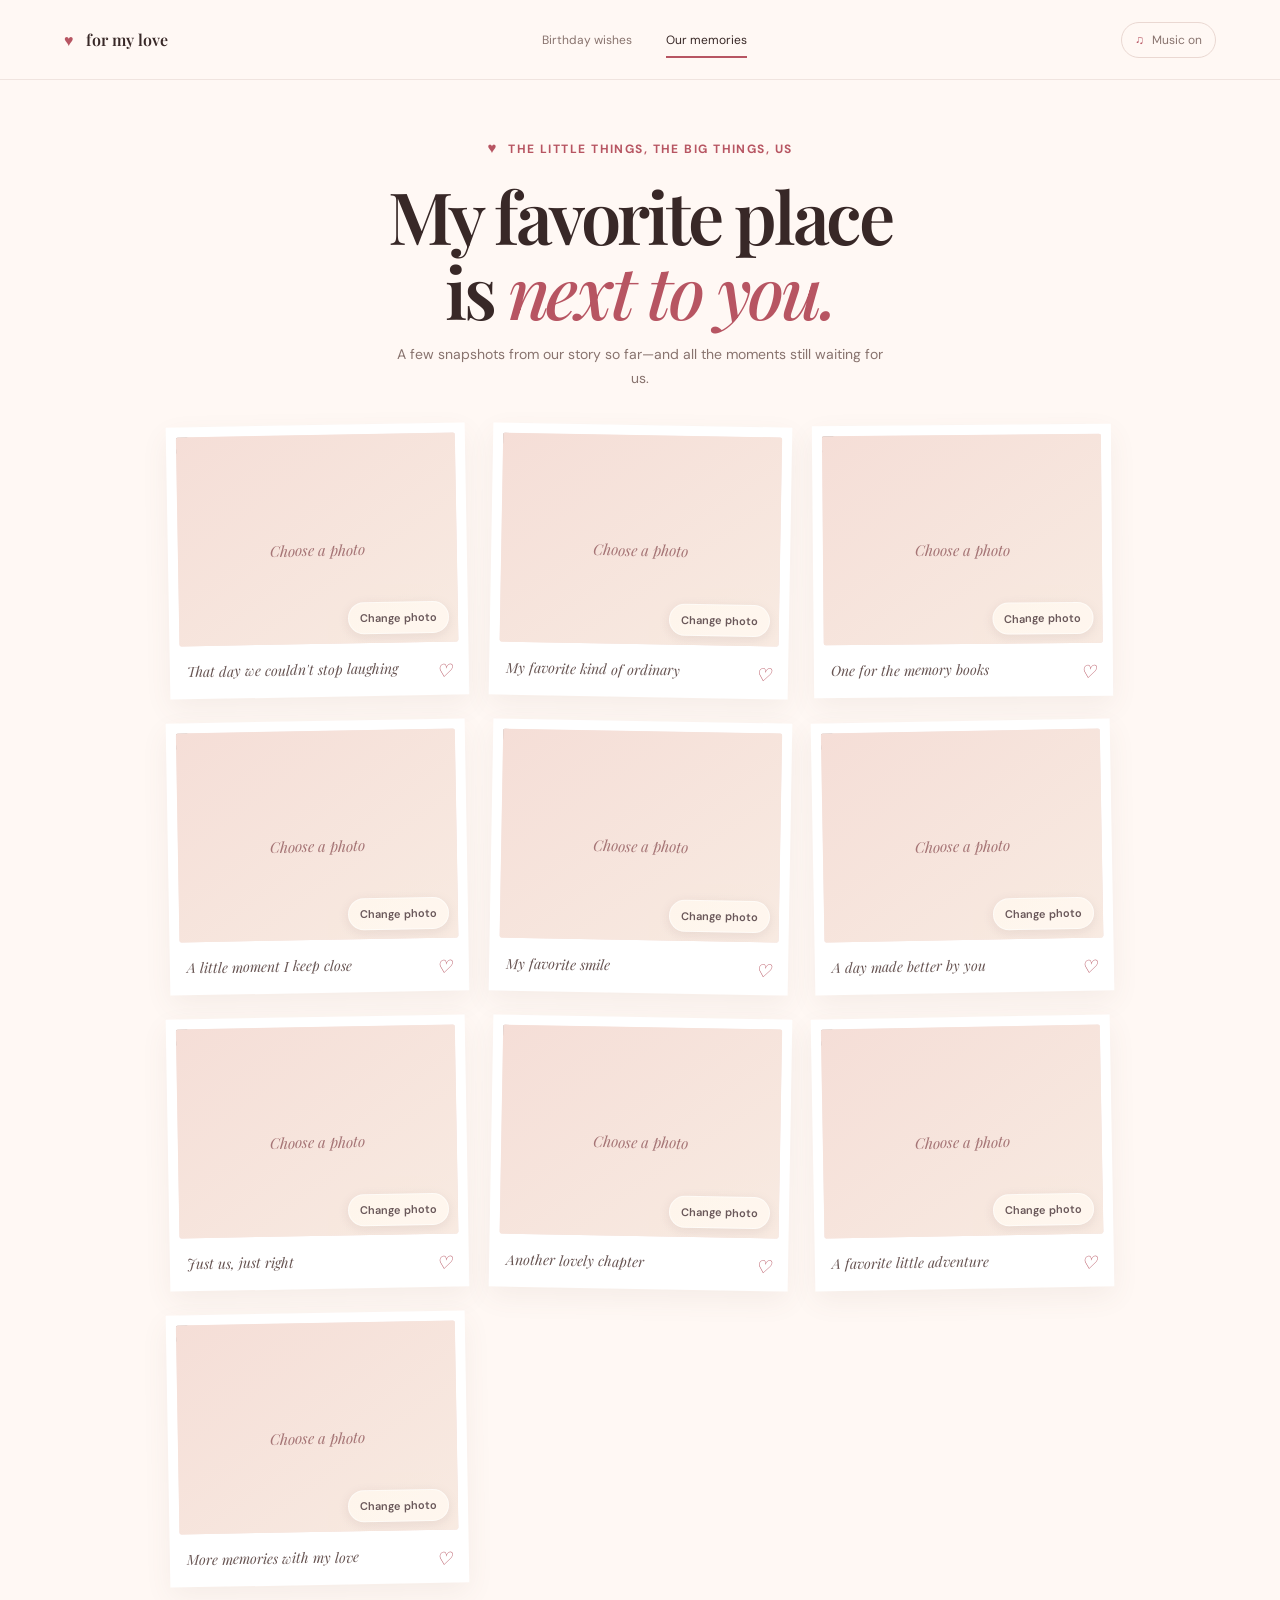
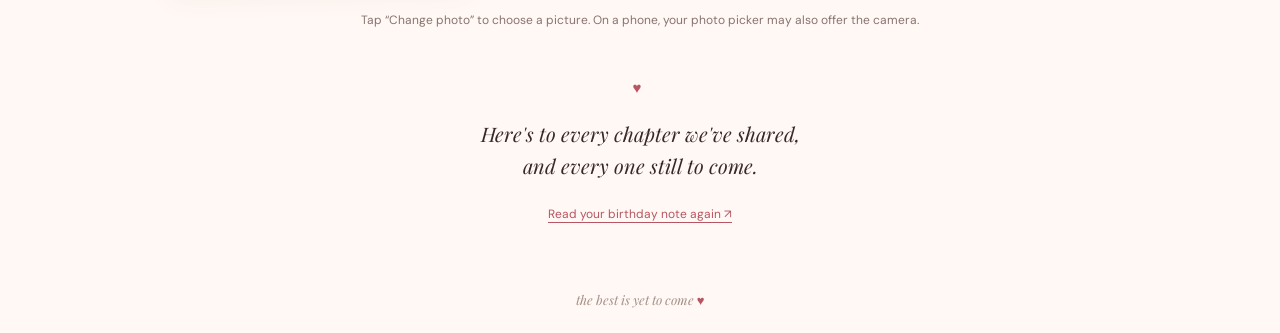
==== memories.html @ e4c965cc "Add files via upload" ====
<!doctype html>
<html lang="en"><head><meta charset="utf-8"><meta name="viewport" content="width=device-width, initial-scale=1"><meta name="theme-color" content="#fff6f2"><title>Our little collection</title><link rel="preconnect" href="https://fonts.googleapis.com"><link rel="preconnect" href="https://fonts.gstatic.com" crossorigin><link href="https://fonts.googleapis.com/css2?family=DM+Sans:wght@400;500;600;700&family=Playfair+Display:wght@500;600;700&display=swap" rel="stylesheet"><link rel="stylesheet" href="styles.css"></head>
<body class="memories-page"><header class="site-header"><a class="brand" href="index.html"><span>♥</span> for my love</a><nav><a href="wishes.html">Birthday wishes</a><a class="active" href="memories.html">Our memories</a></nav><button class="sound-toggle" type="button" aria-label="Pause music">♫ <span>Music on</span></button></header>
<main class="memories-main"><p class="eyebrow"><span class="tiny-heart">♥</span> The little things, the big things, us</p><h1>My favorite place<br>is <em>next to you.</em></h1><p class="memories-intro">A few snapshots from our story so far—and all the moments still waiting for us.</p>
<section class="memory-grid" aria-label="Our memories">
<figure class="memory-card"><div class="memory-photo"><img src="assets/870849232_4424934104437375_8012434008563679901_n.jpg" alt="That day we couldn't stop laughing" onerror="this.hidden=true;this.parentElement.classList.add('photo-placeholder')"><span class="placeholder-label">Choose a photo</span><label class="photo-picker" for="memory-upload-1">Change photo</label><input class="photo-upload" id="memory-upload-1" type="file" accept="image/*" aria-label="Choose photo for memory 1"></div><figcaption>That day we couldn't stop laughing <span>♡</span></figcaption></figure>
<figure class="memory-card"><div class="memory-photo"><img src="assets/871213203_1628130585751791_5234646991604848647_n.jpg" alt="My favorite kind of ordinary" onerror="this.hidden=true;this.parentElement.classList.add('photo-placeholder')"><span class="placeholder-label">Choose a photo</span><label class="photo-picker" for="memory-upload-2">Change photo</label><input class="photo-upload" id="memory-upload-2" type="file" accept="image/*" aria-label="Choose photo for memory 2"></div><figcaption>My favorite kind of ordinary <span>♡</span></figcaption></figure>
<figure class="memory-card"><div class="memory-photo"><img src="assets/872981657_1159589616491837_7482537988709716905_n.jpg" alt="One for the memory books" onerror="this.hidden=true;this.parentElement.classList.add('photo-placeholder')"><span class="placeholder-label">Choose a photo</span><label class="photo-picker" for="memory-upload-3">Change photo</label><input class="photo-upload" id="memory-upload-3" type="file" accept="image/*" aria-label="Choose photo for memory 3"></div><figcaption>One for the memory books <span>♡</span></figcaption></figure>
<figure class="memory-card"><div class="memory-photo"><img src="assets/877166082_1719981566254470_3292629842993121015_n.jpg" alt="A little moment I keep close" onerror="this.hidden=true;this.parentElement.classList.add('photo-placeholder')"><span class="placeholder-label">Choose a photo</span><label class="photo-picker" for="memory-upload-4">Change photo</label><input class="photo-upload" id="memory-upload-4" type="file" accept="image/*" aria-label="Choose photo for memory 4"></div><figcaption>A little moment I keep close <span>♡</span></figcaption></figure>
<figure class="memory-card"><div class="memory-photo"><img src="assets/879504671_1160362363394639_8167816998390541177_n.jpg" alt="My favorite smile" onerror="this.hidden=true;this.parentElement.classList.add('photo-placeholder')"><span class="placeholder-label">Choose a photo</span><label class="photo-picker" for="memory-upload-5">Change photo</label><input class="photo-upload" id="memory-upload-5" type="file" accept="image/*" aria-label="Choose photo for memory 5"></div><figcaption>My favorite smile <span>♡</span></figcaption></figure>
<figure class="memory-card"><div class="memory-photo"><img src="assets/879549817_1442980351289519_8692224564555999869_n.jpg" alt="A day made better by you" onerror="this.hidden=true;this.parentElement.classList.add('photo-placeholder')"><span class="placeholder-label">Choose a photo</span><label class="photo-picker" for="memory-upload-6">Change photo</label><input class="photo-upload" id="memory-upload-6" type="file" accept="image/*" aria-label="Choose photo for memory 6"></div><figcaption>A day made better by you <span>♡</span></figcaption></figure>
<figure class="memory-card"><div class="memory-photo"><img src="assets/879549818_1626611105679176_1318620420967099552_n.jpg" alt="Just us, just right" onerror="this.hidden=true;this.parentElement.classList.add('photo-placeholder')"><span class="placeholder-label">Choose a photo</span><label class="photo-picker" for="memory-upload-7">Change photo</label><input class="photo-upload" id="memory-upload-7" type="file" accept="image/*" aria-label="Choose photo for memory 7"></div><figcaption>Just us, just right <span>♡</span></figcaption></figure>
<figure class="memory-card"><div class="memory-photo"><img src="assets/880998171_28962889010019133_280661378224113058_n.jpg" alt="Another lovely chapter" onerror="this.hidden=true;this.parentElement.classList.add('photo-placeholder')"><span class="placeholder-label">Choose a photo</span><label class="photo-picker" for="memory-upload-8">Change photo</label><input class="photo-upload" id="memory-upload-8" type="file" accept="image/*" aria-label="Choose photo for memory 8"></div><figcaption>Another lovely chapter <span>♡</span></figcaption></figure>
<figure class="memory-card"><div class="memory-photo"><img src="assets/881859422_1178193394631551_1440426440107777888_n.jpg" alt="A favorite little adventure" onerror="this.hidden=true;this.parentElement.classList.add('photo-placeholder')"><span class="placeholder-label">Choose a photo</span><label class="photo-picker" for="memory-upload-9">Change photo</label><input class="photo-upload" id="memory-upload-9" type="file" accept="image/*" aria-label="Choose photo for memory 9"></div><figcaption>A favorite little adventure <span>♡</span></figcaption></figure>
<figure class="memory-card"><div class="memory-photo"><img src="assets/882063536_1054331070991709_6401967767478778040_n.jpg" alt="More memories with my love" onerror="this.hidden=true;this.parentElement.classList.add('photo-placeholder')"><span class="placeholder-label">Choose a photo</span><label class="photo-picker" for="memory-upload-10">Change photo</label><input class="photo-upload" id="memory-upload-10" type="file" accept="image/*" aria-label="Choose photo for memory 10"></div><figcaption>More memories with my love <span>♡</span></figcaption></figure>
</section><p class="photo-help">Tap “Change photo” to choose a picture. On a phone, your photo picker may also offer the camera.</p><div class="closing-note"><span class="tiny-heart">♥</span><p>Here's to every chapter we've shared,<br>and every one still to come.</p><a href="wishes.html">Read your birthday note again ↗</a></div></main><footer class="page-footer">the best is yet to come <span>♥</span></footer><script src="script.js"></script></body></html>
---- styles.css ----
:root{--cream:#fff8f4;--ink:#382827;--rose:#b75562;--muted:#88736e;--blush:#f6ded8;--serif:'Playfair Display',Georgia,serif;--sans:'DM Sans',Arial,sans-serif}*{box-sizing:border-box}body{margin:0;background:var(--cream);color:var(--ink);font-family:var(--sans)}a{color:inherit;text-decoration:none}.welcome-page{min-height:100vh;background:radial-gradient(ellipse at 80% 48%,#f9e7df 0,transparent 35%),var(--cream)}.welcome-layout{max-width:1120px;min-height:100vh;margin:auto;padding:70px 48px;display:grid;grid-template-columns:1fr 1fr;align-items:center;gap:60px}.eyebrow{font-size:12px;letter-spacing:.12em;text-transform:uppercase;color:var(--rose);font-weight:700}.tiny-heart{font-size:15px;margin-right:6px}.welcome-copy h1,.letter-main h1,.memories-main h1{font:600 clamp(54px,7vw,86px)/1.04 var(--serif);letter-spacing:-.045em;margin:26px 0}.welcome-copy h1 em,.letter-main h1 em,.memories-main h1 em{color:var(--rose);font-weight:500}.intro{max-width:430px;color:var(--muted);font-size:16px;line-height:1.8}.welcome-form{margin-top:46px;max-width:510px}.welcome-form label{display:block;font-size:13px;font-weight:700;margin-bottom:10px}.input-row{display:flex;gap:10px}.input-row input{min-width:0;flex:1;padding:15px 16px;border:1px solid #ead8d2;border-radius:6px;background:#fffdfa;font:14px var(--sans);outline:none}.input-row input:focus{border-color:var(--rose);box-shadow:0 0 0 3px #b7556218}.button{display:inline-flex;align-items:center;justify-content:center;gap:20px;border:0;border-radius:5px;padding:15px 19px;font:600 13px var(--sans);cursor:pointer;transition:transform .2s,background .2s}.button:hover{transform:translateY(-2px)}.button-dark{background:var(--ink);color:white}.button-dark:hover{background:var(--rose)}.form-note{font-size:11px;color:#a58e87;margin-top:13px}.signature{margin-top:72px;font:italic 17px var(--serif);color:var(--muted)}.signature span{color:var(--rose)}.welcome-art{position:relative;min-height:470px;display:grid;place-items:center}.sun-disc{position:absolute;width:360px;height:360px;border-radius:50%;background:#f8e5dc;right:4%;top:5%}.art-card{position:relative;width:min(340px,90%);height:390px;background:#fffaf6;border:1px solid #f0dfd8;box-shadow:0 25px 60px #76544b18;transform:rotate(3deg);overflow:hidden}.art-card:before{content:'';position:absolute;inset:15px;border:1px solid #efded6}.art-card p{position:absolute;bottom:30px;width:100%;text-align:center;font:italic 16px var(--serif);color:var(--muted)}.flower{position:absolute;width:76px;height:76px;z-index:2}.flower-one{top:70px;left:48px}.flower-two{top:48px;left:137px;transform:scale(1.2)}.flower-three{top:98px;right:45px;transform:scale(.9)}.flower i{position:absolute;left:29px;top:1px;width:19px;height:34px;border-radius:50%;background:#dc8991;transform-origin:9px 37px}.flower i:nth-child(2){transform:rotate(60deg)}.flower i:nth-child(3){transform:rotate(120deg)}.flower i:nth-child(4){transform:rotate(180deg)}.flower i:nth-child(5){transform:rotate(240deg)}.flower i:nth-child(6){transform:rotate(300deg)}.flower b{position:absolute;width:18px;height:18px;left:30px;top:29px;background:#e9b96e;border-radius:50%}.flower-two i{background:#e8b66a}.flower-three i{background:#bd7186}.stems{position:absolute;top:145px;left:90px;width:160px;height:125px;border-bottom:3px solid #759279;clip-path:polygon(48% 0,51% 0,55% 100%,52% 100%,30% 0,34% 0,53% 100%,72% 2%,76% 2%,55% 100%,54% 100%);background:#78917a}.vase{position:absolute;top:255px;left:118px;width:110px;height:97px;background:#ddaaa0;clip-path:polygon(10% 0,90% 0,79% 100%,21% 100%);border-radius:0 0 18px 18px}.vase:before{content:'';position:absolute;top:0;left:0;width:100%;height:10px;background:#c98f89}.floating-heart{position:absolute;color:var(--rose);font-size:24px;animation:float 4s ease-in-out infinite}.heart-a{right:8%;top:18%}.heart-b{left:2%;bottom:20%;font-size:17px;animation-delay:1s}.art-caption{position:absolute;right:0;bottom:4%;font:italic 14px var(--serif);color:var(--muted)}@keyframes float{50%{transform:translateY(-12px) rotate(8deg)}}
.site-header{height:80px;padding:0 max(5vw,24px);border-bottom:1px solid #f0e4df;display:flex;align-items:center;justify-content:space-between}.brand{font:600 16px var(--serif)}.brand span{color:var(--rose);margin-right:8px}.site-header nav{display:flex;gap:34px}.site-header nav a{font-size:12px;color:var(--muted);padding:30px 0;position:relative}.site-header nav a.active{color:var(--ink)}.site-header nav a.active:after{content:'';position:absolute;bottom:20px;left:0;right:0;height:2px;background:var(--rose)}.sound-toggle{border:1px solid #ead8d2;background:transparent;border-radius:20px;padding:9px 13px;font:12px var(--sans);color:var(--rose);cursor:pointer}.sound-toggle span{color:var(--muted);margin-left:5px}.letter-page{min-height:100vh;overflow-x:hidden;background:radial-gradient(ellipse at 50% 50%,#fbece6 0,transparent 52%),var(--cream)}.letter-main{text-align:center;position:relative;padding:62px 20px 55px;max-width:750px;margin:auto}.letter-main .eyebrow{margin:0}.greeting{font:italic 17px var(--serif);color:var(--muted);margin:30px 0 -12px}.letter-main h1{font-size:clamp(54px,8vw,82px);margin:20px 0 30px}.letter-card{position:relative;text-align:left;background:#fffdfa;border:1px solid #f0e1da;box-shadow:0 16px 50px #7e51421a;border-radius:3px;padding:42px 52px 36px;margin:0 auto;max-width:570px}.letter-card:before{content:'';position:absolute;inset:10px;border:1px solid #f4e9e3;pointer-events:none}.quote-mark{position:absolute;top:13px;left:24px;color:#d88b8c;font:56px var(--serif)}.letter-card p{position:relative;font:16px/1.85 var(--serif);color:#665552}.letter-card .love-signoff{text-align:right;font-style:italic;color:var(--rose);margin:25px 0 0}.next-button{margin-top:30px}.page-footer{text-align:center;padding:0 20px 24px;color:#a58e87;font:italic 13px var(--serif)}.page-footer span{color:var(--rose)}.hearts-layer{position:fixed;inset:0;pointer-events:none;overflow:hidden;z-index:0}.heart-particle{position:absolute;bottom:-30px;color:#d7838d;opacity:0;animation:rise 7s linear forwards}@keyframes rise{10%{opacity:.65}100%{transform:translateY(-110vh) rotate(30deg);opacity:0}}.letter-main,.site-header,.page-footer{z-index:1;position:relative}.memories-page{min-height:100vh;background:var(--cream)}.memories-main{max-width:1000px;margin:auto;padding:58px 28px 48px;text-align:center}.memories-main .eyebrow{margin:0}.memories-main h1{font-size:clamp(48px,6.4vw,72px);margin:20px 0}.memories-intro{color:var(--muted);font-size:14px;line-height:1.7;margin:-5px auto 35px;max-width:500px}.memory-grid{display:grid;grid-template-columns:repeat(3,1fr);gap:22px;text-align:left}.memory-card{margin:0;background:white;padding:10px 10px 0;box-shadow:0 10px 28px #74514a12;transform:rotate(-1deg);transition:transform .25s}.memory-card:nth-child(2){transform:rotate(1.5deg);margin-top:18px}.memory-card:nth-child(3){transform:rotate(-.5deg)}.memory-card:hover{transform:translateY(-6px) rotate(0)}.memory-card img{display:block;width:100%;height:230px;object-fit:cover;background:#eed8d1}.memory-card figcaption{padding:15px 7px 17px;font:italic 14px var(--serif);color:#675452}.memory-card figcaption span{float:right;color:var(--rose);font-size:18px}.placeholder-label{display:none}.photo-placeholder img[hidden]+.placeholder-label{display:flex;align-items:center;justify-content:center;height:230px;background:linear-gradient(145deg,#f5ded7,#f8ebe2);font:italic 15px var(--serif);color:#a57475}.closing-note{margin:46px auto 20px;color:var(--muted)}.closing-note p{font:italic 20px/1.6 var(--serif);color:var(--ink)}.closing-note>a{font-size:12px;color:var(--rose);text-decoration:underline;text-underline-offset:4px}.closing-note .tiny-heart{color:var(--rose)}
@media(max-width:760px){.welcome-layout{padding:50px 25px;grid-template-columns:1fr;gap:20px}.welcome-copy h1{font-size:64px}.welcome-art{min-height:420px}.sun-disc{width:300px;height:300px;right:10%;top:3%}.site-header{height:68px;padding:0 18px}.site-header nav{gap:14px}.site-header nav a{font-size:10px;padding:25px 0}.site-header nav a.active:after{bottom:16px}.brand{font-size:14px}.sound-toggle{padding:8px 10px}.sound-toggle span{display:none}.letter-main{padding-top:45px}.letter-card{padding:38px 30px 30px}.letter-card p{font-size:15px}.memory-grid{grid-template-columns:1fr;max-width:420px;margin:auto;gap:18px}.memory-card:nth-child(2){margin-top:0}.memory-card img,.photo-placeholder img[hidden]+.placeholder-label{height:260px}.memories-main{padding-top:45px}}@media(max-width:400px){.site-header nav{gap:9px}.brand{font-size:12px}.input-row{flex-direction:column}.input-row .button{width:100%}}
/* Modern glass login treatment */
.welcome-page{background:radial-gradient(ellipse at 78% 20%,#f0d4d9 0,transparent 35%),radial-gradient(ellipse at 15% 85%,#f6e1d3 0,transparent 38%),linear-gradient(135deg,#fff9f6,#f5ecef)}
.welcome-copy{position:relative;padding:clamp(28px,4vw,48px);border:1px solid #ffffffb8;border-radius:24px;background:linear-gradient(135deg,#ffffffb8,#fffaf68a);box-shadow:0 24px 70px #65414b20,inset 0 1px #ffffffd9;backdrop-filter:blur(24px);-webkit-backdrop-filter:blur(24px)}
.welcome-copy:before{content:"";position:absolute;inset:8px;border:1px solid #ffffff70;border-radius:18px;pointer-events:none}
.welcome-copy>*{position:relative}.welcome-copy h1{font-size:clamp(50px,6vw,76px)}
.welcome-form{margin-top:36px}.welcome-form label{font-size:12px;letter-spacing:.04em;text-transform:uppercase;color:#745f60}.input-row input{border:1px solid #ffffffd9;background:#ffffffa8;box-shadow:inset 0 1px 4px #6646500b;backdrop-filter:blur(10px)}.input-row input::placeholder{color:#ab9996}.input-row input[aria-invalid="true"]{border-color:#bd5968;box-shadow:0 0 0 3px #bd59681c}.button-dark{background:linear-gradient(135deg,#49353b,#30262b);box-shadow:0 8px 20px #49353b26}.form-note{line-height:1.6}.login-error{min-height:16px;margin:8px 0 0;font-size:12px;color:#a43e52}.signature{margin-top:38px}
@media(max-width:760px){.welcome-copy{padding:30px 26px;border-radius:20px}.welcome-copy:before{border-radius:14px}.welcome-layout{gap:15px}.signature{margin-top:25px}}
/* Darker rose glass login palette */
.welcome-page{background:radial-gradient(ellipse at 78% 18%,#75515b 0,transparent 36%),radial-gradient(ellipse at 12% 88%,#604c50 0,transparent 39%),linear-gradient(135deg,#30282d,#47363c 55%,#352b31);color:#f8eeeb}
.welcome-copy{border-color:#ffffff30;background:linear-gradient(135deg,#ffffff20,#f8dce00d);box-shadow:0 24px 80px #100d1260,inset 0 1px #ffffff38}
.welcome-copy:before{border-color:#ffffff20}
.welcome-copy .eyebrow,.welcome-copy h1 em{color:#f0aab4}
.welcome-copy .intro,.welcome-copy .signature{color:#ddc8c6}
.welcome-copy .signature span,.welcome-copy .tiny-heart{color:#f0aab4}
.welcome-form label{color:#f2d9d8}
.input-row input{color:#fff8f5;border-color:#ffffff3d;background:#ffffff15;box-shadow:inset 0 1px 4px #100d1225}
.input-row input::placeholder{color:#d1b9b9}
.input-row input:focus{border-color:#f0aab4;box-shadow:0 0 0 3px #f0aab426}
.button-dark{background:linear-gradient(135deg,#f0aab4,#d77e91);color:#34272d;box-shadow:0 8px 22px #100d1245}
.button-dark:hover{background:linear-gradient(135deg,#ffc4c8,#e797a4)}
.welcome-copy .form-note{color:#d4babb}.welcome-copy .login-error{color:#ffb4bf}
.welcome-art .sun-disc{background:#79545a;opacity:.58}.welcome-art .art-card{background:#fff9f3;border-color:#ffffff55}
.welcome-art .art-caption{color:#f0d9d7}.welcome-art .floating-heart{color:#f0aab4}
@media(prefers-reduced-transparency:reduce){.welcome-copy{background:#44353b}}
.affirmation-layer{position:fixed;inset:0;overflow:hidden;pointer-events:none;z-index:0}.affection-word{position:absolute;bottom:-50px;white-space:nowrap;color:#b75562;font:italic 17px var(--serif);opacity:0;animation:word-rise var(--duration,11s) ease-out forwards;text-shadow:0 2px 14px #fff8f4aa}.affection-word:nth-child(even){font:500 11px var(--sans);letter-spacing:.16em;text-transform:uppercase;color:#bd7380}@keyframes word-rise{0%{transform:translateY(0) rotate(-5deg) scale(.9);opacity:0}14%{opacity:.65}82%{opacity:.55}100%{transform:translateY(-110vh) rotate(5deg) scale(1.08);opacity:0}}.letter-main{z-index:2}.present-button{margin-top:24px;min-width:165px;background:linear-gradient(135deg,#c96e7c,#a94e60);color:#fff8f4;box-shadow:0 9px 24px #a94e6030}.present-button:hover{background:linear-gradient(135deg,#d77c89,#b75562)}.present-note{max-width:570px;margin:24px auto 0;padding:32px 40px;background:#fffaf7e8;border:1px solid #ffffffd4;border-radius:12px;box-shadow:0 18px 45px #80535a1c;backdrop-filter:blur(14px);animation:note-open .5s cubic-bezier(.2,.8,.2,1) both;text-align:left}.present-note[hidden]{display:none}.present-note h2{font:600 30px/1.2 var(--serif);text-align:center;color:var(--ink);margin:10px 0 18px}.present-note .eyebrow{text-align:center;margin:0}.present-note p:not(.eyebrow):not(.love-signoff){font:15px/1.8 var(--serif);color:#665552}.present-note .love-signoff{text-align:right;font:italic 16px var(--serif);color:var(--rose);margin:20px 0}.present-note .button{display:flex;width:max-content;margin:0 auto}@keyframes note-open{from{opacity:0;transform:translateY(18px) scale(.98)}to{opacity:1;transform:translateY(0) scale(1)}}@media(max-width:600px){.present-note{padding:26px 24px}.present-note h2{font-size:26px}.affection-word{font-size:15px}}
@media(prefers-reduced-motion:reduce){.affection-word{animation:none;display:none}.present-note{animation:none}}
.present-note{max-height:72vh;overflow:auto;scrollbar-color:#d6a1a5 #fff3ef;scrollbar-width:thin}.present-note h2{line-height:1.3}.present-note p:not(.eyebrow):not(.love-signoff){margin:16px 0;font:15px/1.9 var(--serif);color:#665552}.present-note .button{margin-top:28px}
/* Flexible memory photos: preserve each image's shape on every screen */
.memory-grid{grid-template-columns:repeat(auto-fit,minmax(min(100%,250px),1fr));align-items:start;gap:clamp(14px,2.5vw,24px)}
.memory-card{min-width:0;padding:10px 10px 0}
.memory-card:nth-child(2){margin-top:0}
.memory-card:nth-child(3n+2){transform:rotate(1deg)}
.memory-photo{position:relative;display:grid;place-items:center;min-height:180px;max-height:420px;aspect-ratio:4/3;background:linear-gradient(145deg,#f8e9e4,#f2dedb);overflow:hidden;border-radius:2px}
.memory-photo img{width:100%;height:100%;max-height:420px;object-fit:contain;object-position:center;background:#f6e8e3}
.memory-photo .placeholder-label{display:none;position:absolute;inset:0;align-items:center;justify-content:center;font:italic 15px var(--serif);color:#986d72}
.memory-photo.photo-placeholder .placeholder-label{display:flex}
.photo-picker{position:absolute;right:9px;bottom:9px;padding:8px 11px;border:1px solid #ffffffb8;border-radius:20px;background:#fffaf0e8;color:#564347;font:600 11px var(--sans);cursor:pointer;box-shadow:0 3px 12px #4d34341a;opacity:.88;transition:opacity .2s,transform .2s}
.photo-picker:hover,.photo-picker:focus-within{opacity:1;transform:translateY(-1px)}
.photo-upload{position:absolute;width:1px;height:1px;overflow:hidden;clip:rect(0,0,0,0);clip-path:inset(50%);white-space:nowrap}
.photo-upload:focus-visible+.photo-picker,.memory-photo:focus-within .photo-picker{outline:2px solid var(--rose);outline-offset:2px}
.memory-card figcaption{line-height:1.5}
.photo-help{margin:26px auto 0;color:var(--muted);font-size:12px;line-height:1.6}
@media(max-width:560px){.memory-grid{grid-template-columns:repeat(auto-fit,minmax(min(100%,220px),1fr))}.memory-photo{min-height:160px;max-height:360px}.memory-photo img{max-height:360px}.memories-main{padding-left:18px;padding-right:18px}}
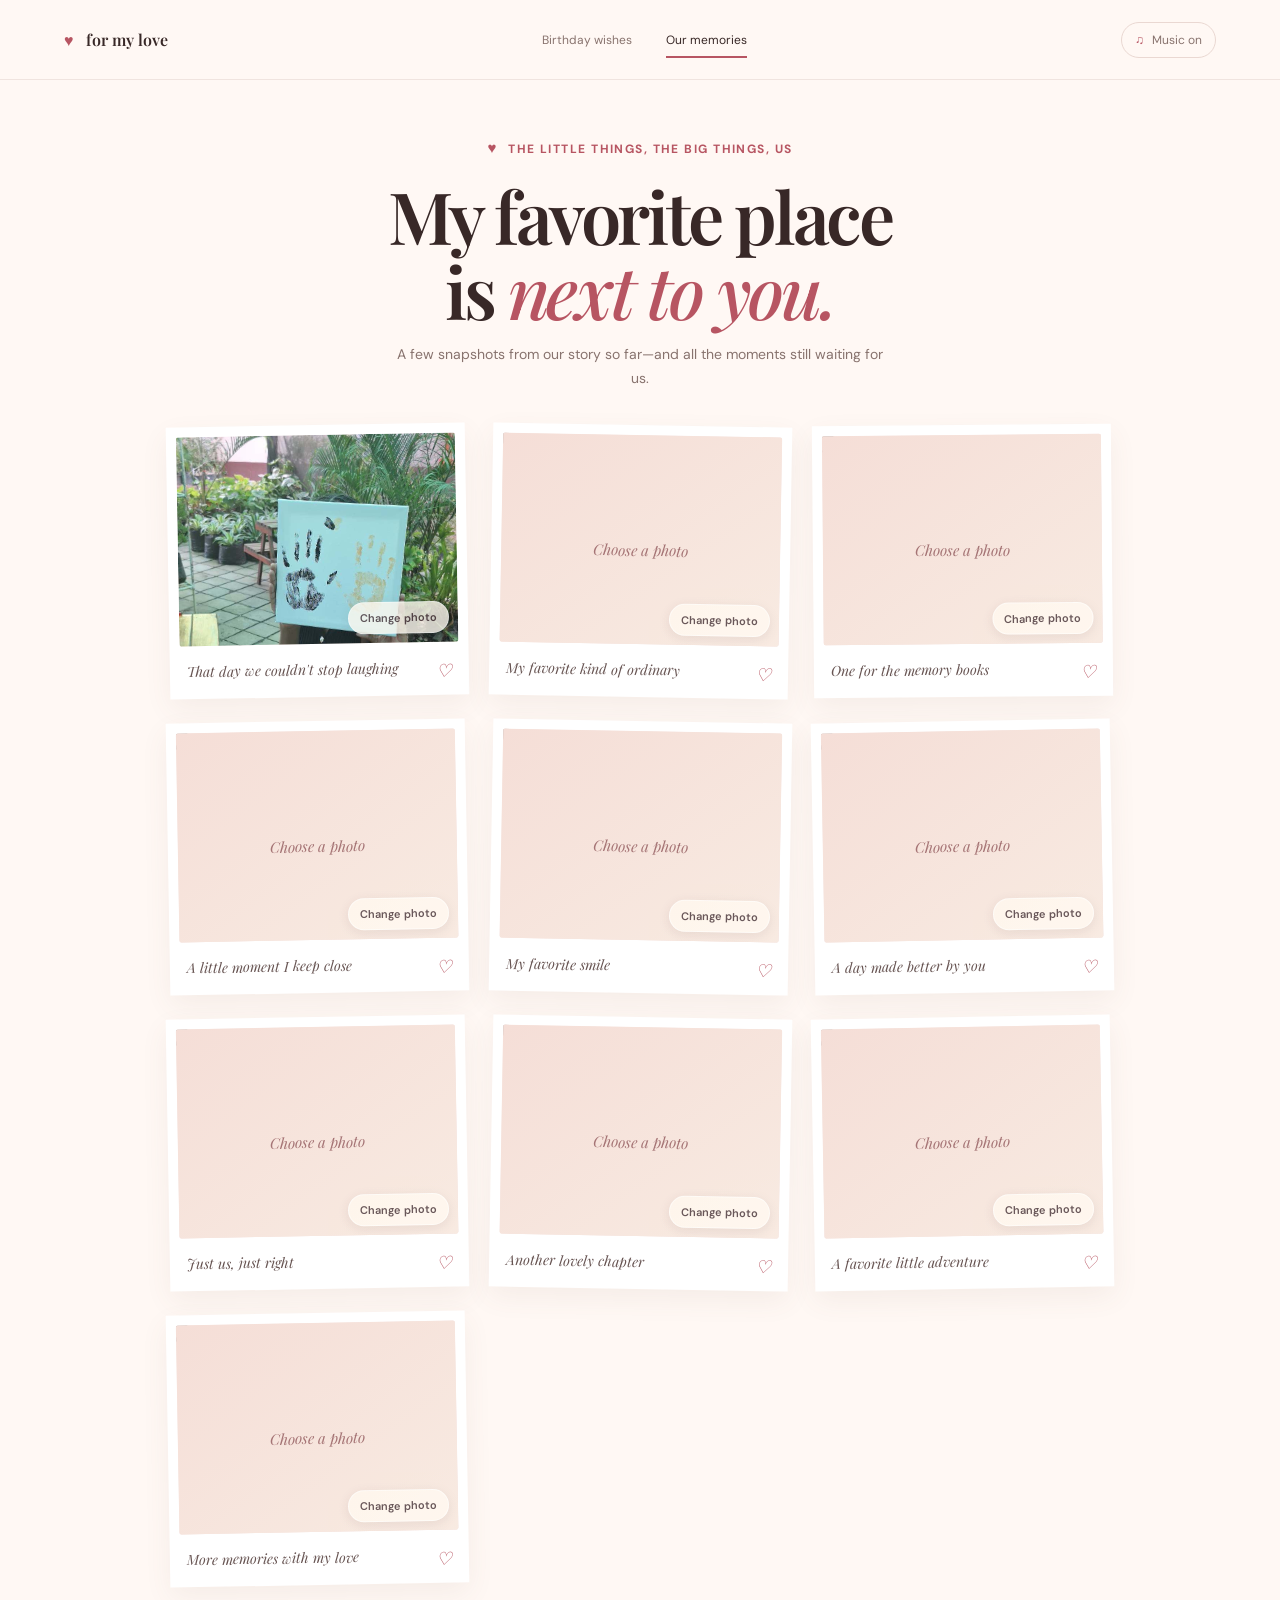
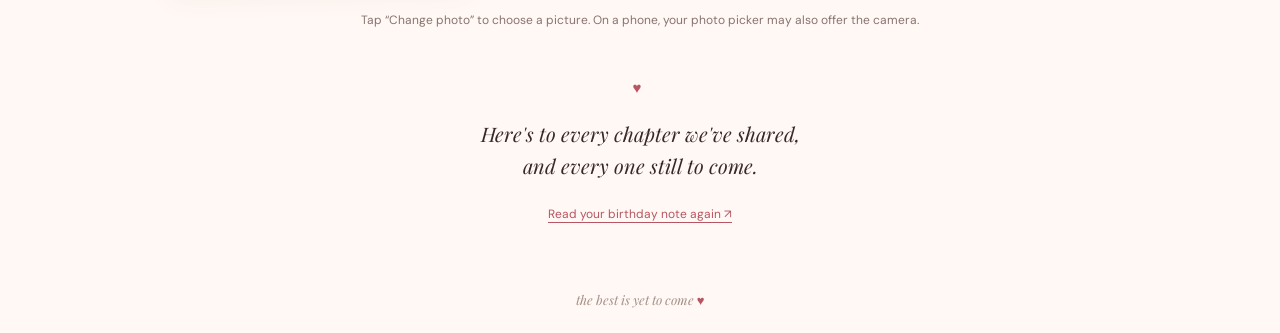
==== commit e336266e: "Update memory grid with new photo entries" ====
--- a/memories.html
+++ b/memories.html
@@ -1,9 +1,9 @@
-<!doctype html>
-<html lang="en"><head><meta charset="utf-8"><meta name="viewport" content="width=device-width, initial-scale=1"><meta name="theme-color" content="#fff6f2"><title>Our little collection</title><link rel="preconnect" href="https://fonts.googleapis.com"><link rel="preconnect" href="https://fonts.gstatic.com" crossorigin><link href="https://fonts.googleapis.com/css2?family=DM+Sans:wght@400;500;600;700&family=Playfair+Display:wght@500;600;700&display=swap" rel="stylesheet"><link rel="stylesheet" href="styles.css"></head>
-<body class="memories-page"><header class="site-header"><a class="brand" href="index.html"><span>♥</span> for my love</a><nav><a href="wishes.html">Birthday wishes</a><a class="active" href="memories.html">Our memories</a></nav><button class="sound-toggle" type="button" aria-label="Pause music">♫ <span>Music on</span></button></header>
-<main class="memories-main"><p class="eyebrow"><span class="tiny-heart">♥</span> The little things, the big things, us</p><h1>My favorite place<br>is <em>next to you.</em></h1><p class="memories-intro">A few snapshots from our story so far—and all the moments still waiting for us.</p>
+<!doctype html>
+<html lang="en"><head><meta charset="utf-8"><meta name="viewport" content="width=device-width, initial-scale=1"><meta name="theme-color" content="#fff6f2"><title>Our little collection</title><link rel="preconnect" href="https://fonts.googleapis.com"><link rel="preconnect" href="https://fonts.gstatic.com" crossorigin><link href="https://fonts.googleapis.com/css2?family=DM+Sans:wght@400;500;600;700&family=Playfair+Display:wght@500;600;700&display=swap" rel="stylesheet"><link rel="stylesheet" href="styles.css"></head>
+<body class="memories-page"><header class="site-header"><a class="brand" href="index.html"><span>♥</span> for my love</a><nav><a href="wishes.html">Birthday wishes</a><a class="active" href="memories.html">Our memories</a></nav><button class="sound-toggle" type="button" aria-label="Pause music">♫ <span>Music on</span></button></header>
+<main class="memories-main"><p class="eyebrow"><span class="tiny-heart">♥</span> The little things, the big things, us</p><h1>My favorite place<br>is <em>next to you.</em></h1><p class="memories-intro">A few snapshots from our story so far—and all the moments still waiting for us.</p>
 <section class="memory-grid" aria-label="Our memories">
-<figure class="memory-card"><div class="memory-photo"><img src="assets/870849232_4424934104437375_8012434008563679901_n.jpg" alt="That day we couldn't stop laughing" onerror="this.hidden=true;this.parentElement.classList.add('photo-placeholder')"><span class="placeholder-label">Choose a photo</span><label class="photo-picker" for="memory-upload-1">Change photo</label><input class="photo-upload" id="memory-upload-1" type="file" accept="image/*" aria-label="Choose photo for memory 1"></div><figcaption>That day we couldn't stop laughing <span>♡</span></figcaption></figure>
+<figure class="memory-card"><div class="memory-photo"><img src="870849232_4424934104437375_8012434008563679901_n.jpg" alt="That day we couldn't stop laughing" onerror="this.hidden=true;this.parentElement.classList.add('photo-placeholder')"><span class="placeholder-label">Choose a photo</span><label class="photo-picker" for="memory-upload-1">Change photo</label><input class="photo-upload" id="memory-upload-1" type="file" accept="image/*" aria-label="Choose photo for memory 1"></div><figcaption>That day we couldn't stop laughing <span>♡</span></figcaption></figure>
 <figure class="memory-card"><div class="memory-photo"><img src="assets/871213203_1628130585751791_5234646991604848647_n.jpg" alt="My favorite kind of ordinary" onerror="this.hidden=true;this.parentElement.classList.add('photo-placeholder')"><span class="placeholder-label">Choose a photo</span><label class="photo-picker" for="memory-upload-2">Change photo</label><input class="photo-upload" id="memory-upload-2" type="file" accept="image/*" aria-label="Choose photo for memory 2"></div><figcaption>My favorite kind of ordinary <span>♡</span></figcaption></figure>
 <figure class="memory-card"><div class="memory-photo"><img src="assets/872981657_1159589616491837_7482537988709716905_n.jpg" alt="One for the memory books" onerror="this.hidden=true;this.parentElement.classList.add('photo-placeholder')"><span class="placeholder-label">Choose a photo</span><label class="photo-picker" for="memory-upload-3">Change photo</label><input class="photo-upload" id="memory-upload-3" type="file" accept="image/*" aria-label="Choose photo for memory 3"></div><figcaption>One for the memory books <span>♡</span></figcaption></figure>
 <figure class="memory-card"><div class="memory-photo"><img src="assets/877166082_1719981566254470_3292629842993121015_n.jpg" alt="A little moment I keep close" onerror="this.hidden=true;this.parentElement.classList.add('photo-placeholder')"><span class="placeholder-label">Choose a photo</span><label class="photo-picker" for="memory-upload-4">Change photo</label><input class="photo-upload" id="memory-upload-4" type="file" accept="image/*" aria-label="Choose photo for memory 4"></div><figcaption>A little moment I keep close <span>♡</span></figcaption></figure>
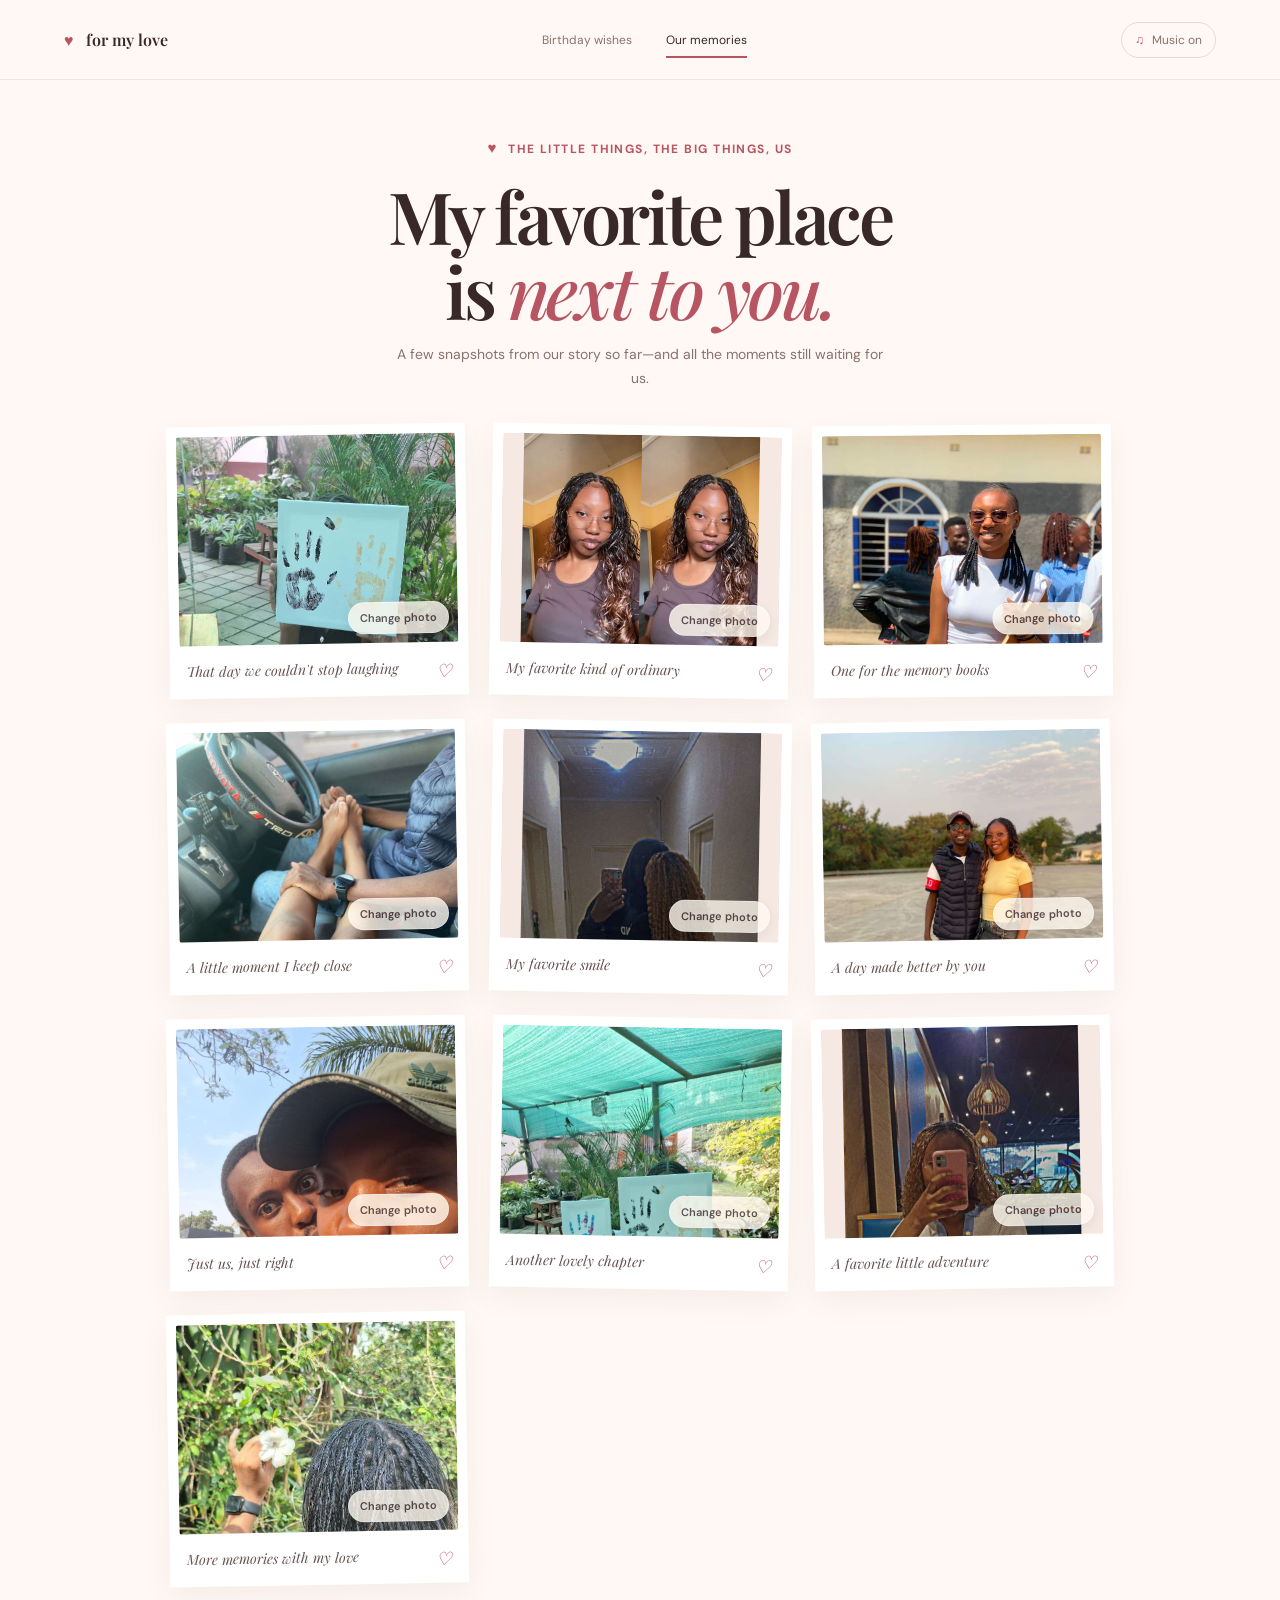
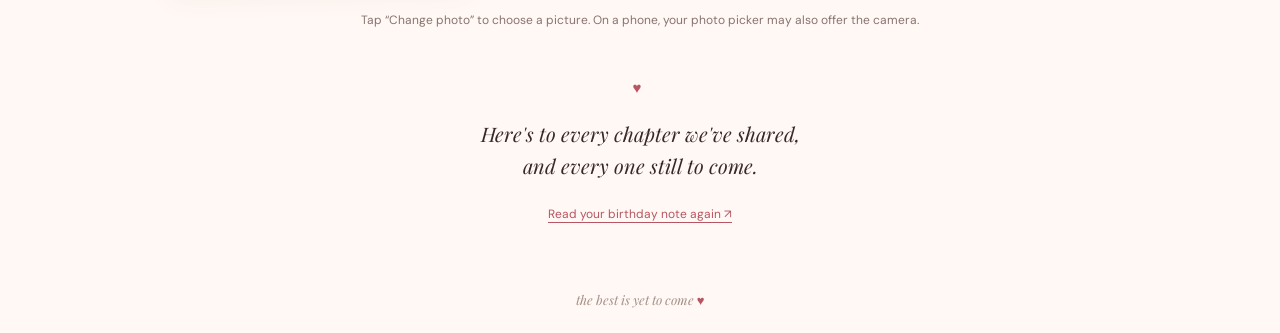
==== commit f4c37188: "Update memories.html" ====
--- a/memories.html
+++ b/memories.html
@@ -4,13 +4,13 @@
 <main class="memories-main"><p class="eyebrow"><span class="tiny-heart">♥</span> The little things, the big things, us</p><h1>My favorite place<br>is <em>next to you.</em></h1><p class="memories-intro">A few snapshots from our story so far—and all the moments still waiting for us.</p>
 <section class="memory-grid" aria-label="Our memories">
 <figure class="memory-card"><div class="memory-photo"><img src="870849232_4424934104437375_8012434008563679901_n.jpg" alt="That day we couldn't stop laughing" onerror="this.hidden=true;this.parentElement.classList.add('photo-placeholder')"><span class="placeholder-label">Choose a photo</span><label class="photo-picker" for="memory-upload-1">Change photo</label><input class="photo-upload" id="memory-upload-1" type="file" accept="image/*" aria-label="Choose photo for memory 1"></div><figcaption>That day we couldn't stop laughing <span>♡</span></figcaption></figure>
-<figure class="memory-card"><div class="memory-photo"><img src="assets/871213203_1628130585751791_5234646991604848647_n.jpg" alt="My favorite kind of ordinary" onerror="this.hidden=true;this.parentElement.classList.add('photo-placeholder')"><span class="placeholder-label">Choose a photo</span><label class="photo-picker" for="memory-upload-2">Change photo</label><input class="photo-upload" id="memory-upload-2" type="file" accept="image/*" aria-label="Choose photo for memory 2"></div><figcaption>My favorite kind of ordinary <span>♡</span></figcaption></figure>
-<figure class="memory-card"><div class="memory-photo"><img src="assets/872981657_1159589616491837_7482537988709716905_n.jpg" alt="One for the memory books" onerror="this.hidden=true;this.parentElement.classList.add('photo-placeholder')"><span class="placeholder-label">Choose a photo</span><label class="photo-picker" for="memory-upload-3">Change photo</label><input class="photo-upload" id="memory-upload-3" type="file" accept="image/*" aria-label="Choose photo for memory 3"></div><figcaption>One for the memory books <span>♡</span></figcaption></figure>
-<figure class="memory-card"><div class="memory-photo"><img src="assets/877166082_1719981566254470_3292629842993121015_n.jpg" alt="A little moment I keep close" onerror="this.hidden=true;this.parentElement.classList.add('photo-placeholder')"><span class="placeholder-label">Choose a photo</span><label class="photo-picker" for="memory-upload-4">Change photo</label><input class="photo-upload" id="memory-upload-4" type="file" accept="image/*" aria-label="Choose photo for memory 4"></div><figcaption>A little moment I keep close <span>♡</span></figcaption></figure>
-<figure class="memory-card"><div class="memory-photo"><img src="assets/879504671_1160362363394639_8167816998390541177_n.jpg" alt="My favorite smile" onerror="this.hidden=true;this.parentElement.classList.add('photo-placeholder')"><span class="placeholder-label">Choose a photo</span><label class="photo-picker" for="memory-upload-5">Change photo</label><input class="photo-upload" id="memory-upload-5" type="file" accept="image/*" aria-label="Choose photo for memory 5"></div><figcaption>My favorite smile <span>♡</span></figcaption></figure>
-<figure class="memory-card"><div class="memory-photo"><img src="assets/879549817_1442980351289519_8692224564555999869_n.jpg" alt="A day made better by you" onerror="this.hidden=true;this.parentElement.classList.add('photo-placeholder')"><span class="placeholder-label">Choose a photo</span><label class="photo-picker" for="memory-upload-6">Change photo</label><input class="photo-upload" id="memory-upload-6" type="file" accept="image/*" aria-label="Choose photo for memory 6"></div><figcaption>A day made better by you <span>♡</span></figcaption></figure>
-<figure class="memory-card"><div class="memory-photo"><img src="assets/879549818_1626611105679176_1318620420967099552_n.jpg" alt="Just us, just right" onerror="this.hidden=true;this.parentElement.classList.add('photo-placeholder')"><span class="placeholder-label">Choose a photo</span><label class="photo-picker" for="memory-upload-7">Change photo</label><input class="photo-upload" id="memory-upload-7" type="file" accept="image/*" aria-label="Choose photo for memory 7"></div><figcaption>Just us, just right <span>♡</span></figcaption></figure>
-<figure class="memory-card"><div class="memory-photo"><img src="assets/880998171_28962889010019133_280661378224113058_n.jpg" alt="Another lovely chapter" onerror="this.hidden=true;this.parentElement.classList.add('photo-placeholder')"><span class="placeholder-label">Choose a photo</span><label class="photo-picker" for="memory-upload-8">Change photo</label><input class="photo-upload" id="memory-upload-8" type="file" accept="image/*" aria-label="Choose photo for memory 8"></div><figcaption>Another lovely chapter <span>♡</span></figcaption></figure>
-<figure class="memory-card"><div class="memory-photo"><img src="assets/881859422_1178193394631551_1440426440107777888_n.jpg" alt="A favorite little adventure" onerror="this.hidden=true;this.parentElement.classList.add('photo-placeholder')"><span class="placeholder-label">Choose a photo</span><label class="photo-picker" for="memory-upload-9">Change photo</label><input class="photo-upload" id="memory-upload-9" type="file" accept="image/*" aria-label="Choose photo for memory 9"></div><figcaption>A favorite little adventure <span>♡</span></figcaption></figure>
-<figure class="memory-card"><div class="memory-photo"><img src="assets/882063536_1054331070991709_6401967767478778040_n.jpg" alt="More memories with my love" onerror="this.hidden=true;this.parentElement.classList.add('photo-placeholder')"><span class="placeholder-label">Choose a photo</span><label class="photo-picker" for="memory-upload-10">Change photo</label><input class="photo-upload" id="memory-upload-10" type="file" accept="image/*" aria-label="Choose photo for memory 10"></div><figcaption>More memories with my love <span>♡</span></figcaption></figure>
+<figure class="memory-card"><div class="memory-photo"><img src="871213203_1628130585751791_5234646991604848647_n.jpg" alt="My favorite kind of ordinary" onerror="this.hidden=true;this.parentElement.classList.add('photo-placeholder')"><span class="placeholder-label">Choose a photo</span><label class="photo-picker" for="memory-upload-2">Change photo</label><input class="photo-upload" id="memory-upload-2" type="file" accept="image/*" aria-label="Choose photo for memory 2"></div><figcaption>My favorite kind of ordinary <span>♡</span></figcaption></figure>
+<figure class="memory-card"><div class="memory-photo"><img src="872981657_1159589616491837_7482537988709716905_n.jpg" alt="One for the memory books" onerror="this.hidden=true;this.parentElement.classList.add('photo-placeholder')"><span class="placeholder-label">Choose a photo</span><label class="photo-picker" for="memory-upload-3">Change photo</label><input class="photo-upload" id="memory-upload-3" type="file" accept="image/*" aria-label="Choose photo for memory 3"></div><figcaption>One for the memory books <span>♡</span></figcaption></figure>
+<figure class="memory-card"><div class="memory-photo"><img src="877166082_1719981566254470_3292629842993121015_n.jpg" alt="A little moment I keep close" onerror="this.hidden=true;this.parentElement.classList.add('photo-placeholder')"><span class="placeholder-label">Choose a photo</span><label class="photo-picker" for="memory-upload-4">Change photo</label><input class="photo-upload" id="memory-upload-4" type="file" accept="image/*" aria-label="Choose photo for memory 4"></div><figcaption>A little moment I keep close <span>♡</span></figcaption></figure>
+<figure class="memory-card"><div class="memory-photo"><img src="879504671_1160362363394639_8167816998390541177_n.jpg" alt="My favorite smile" onerror="this.hidden=true;this.parentElement.classList.add('photo-placeholder')"><span class="placeholder-label">Choose a photo</span><label class="photo-picker" for="memory-upload-5">Change photo</label><input class="photo-upload" id="memory-upload-5" type="file" accept="image/*" aria-label="Choose photo for memory 5"></div><figcaption>My favorite smile <span>♡</span></figcaption></figure>
+<figure class="memory-card"><div class="memory-photo"><img src="879549817_1442980351289519_8692224564555999869_n.jpg" alt="A day made better by you" onerror="this.hidden=true;this.parentElement.classList.add('photo-placeholder')"><span class="placeholder-label">Choose a photo</span><label class="photo-picker" for="memory-upload-6">Change photo</label><input class="photo-upload" id="memory-upload-6" type="file" accept="image/*" aria-label="Choose photo for memory 6"></div><figcaption>A day made better by you <span>♡</span></figcaption></figure>
+<figure class="memory-card"><div class="memory-photo"><img src="879549818_1626611105679176_1318620420967099552_n.jpg" alt="Just us, just right" onerror="this.hidden=true;this.parentElement.classList.add('photo-placeholder')"><span class="placeholder-label">Choose a photo</span><label class="photo-picker" for="memory-upload-7">Change photo</label><input class="photo-upload" id="memory-upload-7" type="file" accept="image/*" aria-label="Choose photo for memory 7"></div><figcaption>Just us, just right <span>♡</span></figcaption></figure>
+<figure class="memory-card"><div class="memory-photo"><img src="880998171_28962889010019133_280661378224113058_n.jpg" alt="Another lovely chapter" onerror="this.hidden=true;this.parentElement.classList.add('photo-placeholder')"><span class="placeholder-label">Choose a photo</span><label class="photo-picker" for="memory-upload-8">Change photo</label><input class="photo-upload" id="memory-upload-8" type="file" accept="image/*" aria-label="Choose photo for memory 8"></div><figcaption>Another lovely chapter <span>♡</span></figcaption></figure>
+<figure class="memory-card"><div class="memory-photo"><img src="881859422_1178193394631551_1440426440107777888_n.jpg" alt="A favorite little adventure" onerror="this.hidden=true;this.parentElement.classList.add('photo-placeholder')"><span class="placeholder-label">Choose a photo</span><label class="photo-picker" for="memory-upload-9">Change photo</label><input class="photo-upload" id="memory-upload-9" type="file" accept="image/*" aria-label="Choose photo for memory 9"></div><figcaption>A favorite little adventure <span>♡</span></figcaption></figure>
+<figure class="memory-card"><div class="memory-photo"><img src="882063536_1054331070991709_6401967767478778040_n.jpg" alt="More memories with my love" onerror="this.hidden=true;this.parentElement.classList.add('photo-placeholder')"><span class="placeholder-label">Choose a photo</span><label class="photo-picker" for="memory-upload-10">Change photo</label><input class="photo-upload" id="memory-upload-10" type="file" accept="image/*" aria-label="Choose photo for memory 10"></div><figcaption>More memories with my love <span>♡</span></figcaption></figure>
 </section><p class="photo-help">Tap “Change photo” to choose a picture. On a phone, your photo picker may also offer the camera.</p><div class="closing-note"><span class="tiny-heart">♥</span><p>Here's to every chapter we've shared,<br>and every one still to come.</p><a href="wishes.html">Read your birthday note again ↗</a></div></main><footer class="page-footer">the best is yet to come <span>♥</span></footer><script src="script.js"></script></body></html>
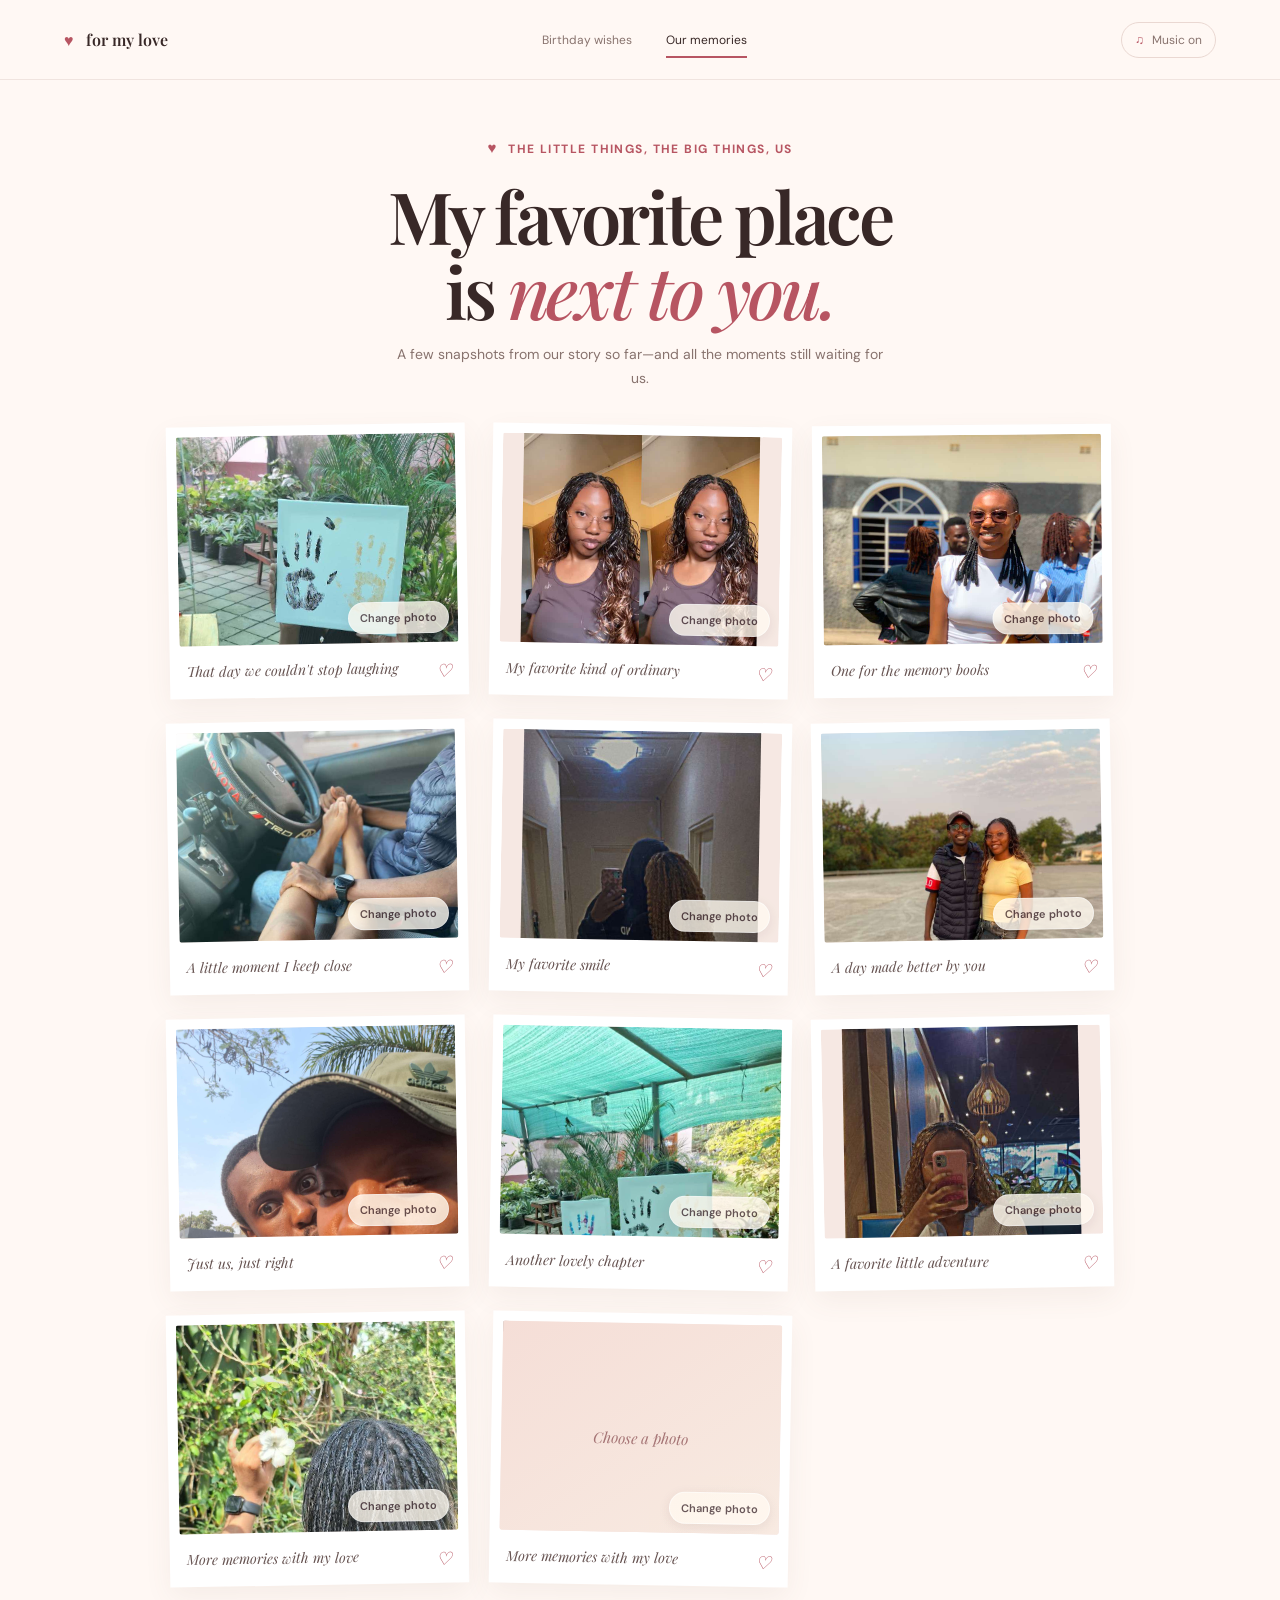
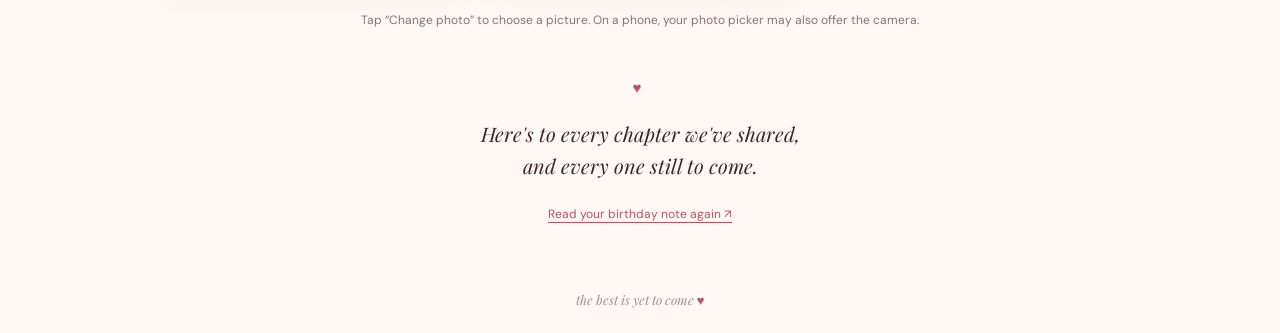
==== commit 1f908296: "Update memories.html" ====
--- a/memories.html
+++ b/memories.html
@@ -13,4 +13,5 @@
 <figure class="memory-card"><div class="memory-photo"><img src="880998171_28962889010019133_280661378224113058_n.jpg" alt="Another lovely chapter" onerror="this.hidden=true;this.parentElement.classList.add('photo-placeholder')"><span class="placeholder-label">Choose a photo</span><label class="photo-picker" for="memory-upload-8">Change photo</label><input class="photo-upload" id="memory-upload-8" type="file" accept="image/*" aria-label="Choose photo for memory 8"></div><figcaption>Another lovely chapter <span>♡</span></figcaption></figure>
 <figure class="memory-card"><div class="memory-photo"><img src="881859422_1178193394631551_1440426440107777888_n.jpg" alt="A favorite little adventure" onerror="this.hidden=true;this.parentElement.classList.add('photo-placeholder')"><span class="placeholder-label">Choose a photo</span><label class="photo-picker" for="memory-upload-9">Change photo</label><input class="photo-upload" id="memory-upload-9" type="file" accept="image/*" aria-label="Choose photo for memory 9"></div><figcaption>A favorite little adventure <span>♡</span></figcaption></figure>
 <figure class="memory-card"><div class="memory-photo"><img src="882063536_1054331070991709_6401967767478778040_n.jpg" alt="More memories with my love" onerror="this.hidden=true;this.parentElement.classList.add('photo-placeholder')"><span class="placeholder-label">Choose a photo</span><label class="photo-picker" for="memory-upload-10">Change photo</label><input class="photo-upload" id="memory-upload-10" type="file" accept="image/*" aria-label="Choose photo for memory 10"></div><figcaption>More memories with my love <span>♡</span></figcaption></figure>
+  <figure class="memory-card"><div class="memory-photo"><img src="" alt="More memories with my love" onerror="this.hidden=true;this.parentElement.classList.add('photo-placeholder')"><span class="placeholder-label">Choose a photo</span><label class="photo-picker" for="memory-upload-10">Change photo</label><input class="photo-upload" id="memory-upload-10" type="file" accept="image/*" aria-label="Choose photo for memory 10"></div><figcaption>More memories with my love <span>♡</span></figcaption></figure>
 </section><p class="photo-help">Tap “Change photo” to choose a picture. On a phone, your photo picker may also offer the camera.</p><div class="closing-note"><span class="tiny-heart">♥</span><p>Here's to every chapter we've shared,<br>and every one still to come.</p><a href="wishes.html">Read your birthday note again ↗</a></div></main><footer class="page-footer">the best is yet to come <span>♥</span></footer><script src="script.js"></script></body></html>
